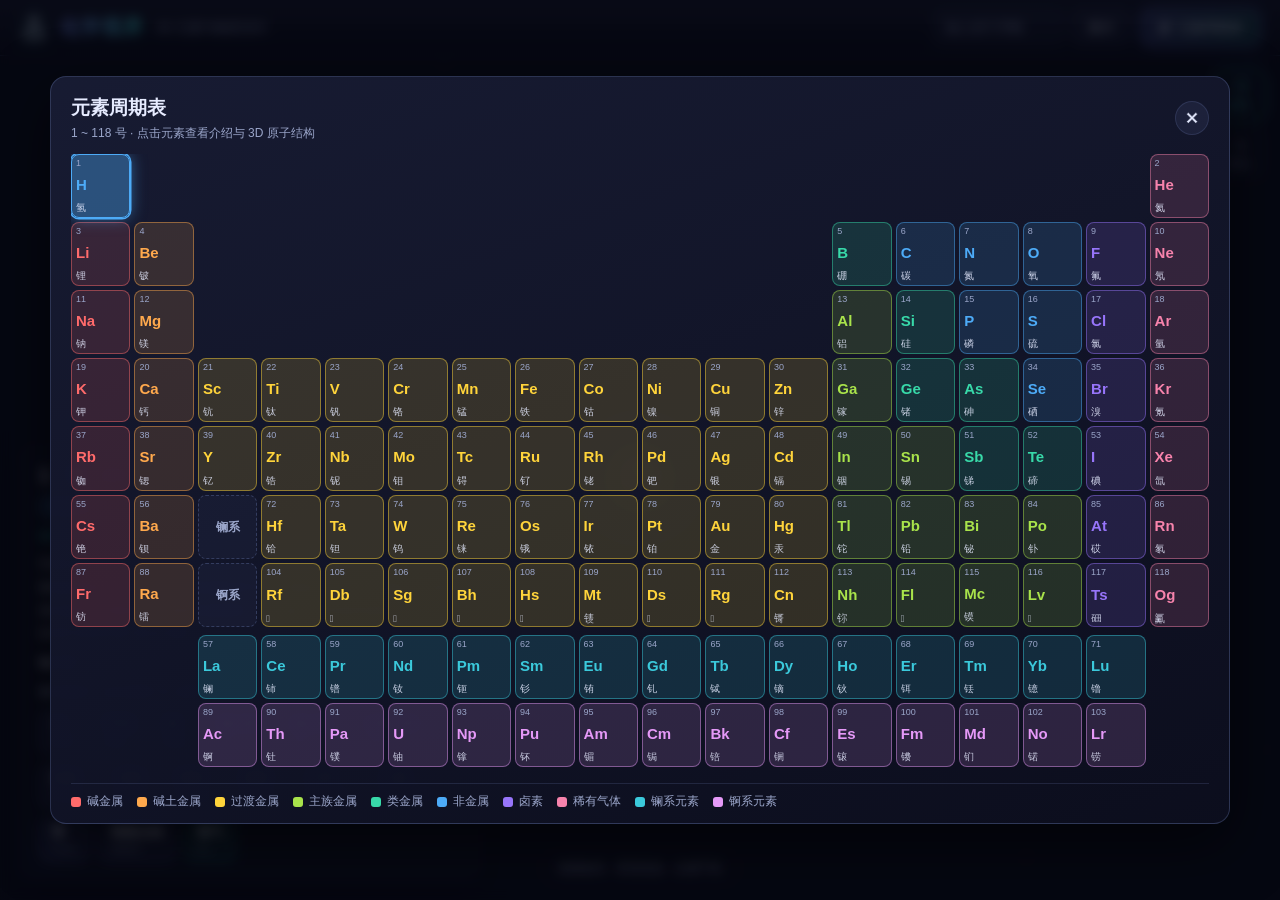
==== LabCraft/index.html @ 0c945f57 "初始版本" ====
<!DOCTYPE html>
<html lang="zh-CN">
<head>
  <meta charset="UTF-8" />
  <meta name="viewport" content="width=device-width, initial-scale=1.0, maximum-scale=1.0, user-scalable=no, viewport-fit=cover" />
  <title>化学视界 · 3D 元素与物质演示</title>
  <link rel="stylesheet" href="css/style.css" />
</head>
<body>
  <header class="topbar">
    <div class="brand">
      <svg viewBox="0 0 24 24" fill="none" stroke="currentColor" stroke-width="1.6"
        stroke-linecap="round" stroke-linejoin="round" aria-hidden="true">
        <path d="M9 3h6" />
        <path d="M10 3v5.5L4.5 17.5A2.5 2.5 0 0 0 6.7 21h10.6a2.5 2.5 0 0 0 2.2-3.5L14 8.5V3" />
        <path d="M7.5 14h9" />
      </svg>
      <h1>化学视界</h1>
      <span class="subtitle">3D 元素与物质演示</span>
    </div>
    <div class="top-actions">
      <div class="custom-input">
        <input id="zInput" type="text" inputmode="numeric" placeholder="输入原子序数" maxlength="100" />
        <button id="zGo" class="btn">显示</button>
        <span id="inputHint" class="input-hint"></span>
      </div>
      <button id="periodicBtn" class="btn primary">
        <svg viewBox="0 0 24 24" fill="none" stroke="currentColor" stroke-width="1.6" aria-hidden="true">
          <rect x="3" y="3" width="5" height="5" rx="1" /><rect x="10" y="3" width="5" height="5" rx="1" />
          <rect x="17" y="3" width="4" height="5" rx="1" /><rect x="3" y="10" width="5" height="5" rx="1" />
          <rect x="10" y="10" width="5" height="5" rx="1" /><rect x="17" y="10" width="4" height="5" rx="1" />
          <rect x="3" y="17" width="5" height="4" rx="1" /><rect x="10" y="17" width="5" height="4" rx="1" />
        </svg>元素周期表
      </button>
    </div>
  </header>

  <main class="stage">
    <canvas id="scene"></canvas>
    <div class="stage-controls">
      <button id="autoRotate" class="ctrl-btn active" title="自动旋转 开/关">
        <svg viewBox="0 0 24 24" fill="none" stroke="currentColor" stroke-width="1.8" aria-hidden="true">
          <path d="M21 12a9 9 0 1 1-2.6-6.4" /><path d="M21 3v6h-6" />
        </svg><span>旋转</span>
      </button>
      <button id="resetView" class="ctrl-btn" title="重置视角">
        <svg viewBox="0 0 24 24" fill="none" stroke="currentColor" stroke-width="1.8" aria-hidden="true">
          <circle cx="12" cy="12" r="3.2" /><path d="M12 2v3M12 19v3M2 12h3M19 12h3" />
        </svg><span>复位</span>
      </button>
    </div>
    <div class="hint">拖拽旋转 · 双指缩放 · 右键平移</div>
    <div id="infoPanel" class="info-panel">
      <div class="info-title" id="infoTitle"></div>
      <div class="info-sub" id="infoSub"></div>
      <div class="info-meta" id="infoMeta"></div>
      <div class="info-desc" id="infoDesc"></div>
      <div class="info-legend" id="infoLegend"></div>
      <div class="info-sub-label" id="infoSubLabel">相关物质（点击查看 3D 结构）</div>
      <div class="info-substances" id="infoSubstances"></div>
      <button id="infoBack" class="btn info-back hidden"></button>
    </div>
  </main>

  <!-- 竖屏提醒（仅手机竖屏时显示；App 内因已锁定横屏不会出现） -->
  <div id="rotateTip" class="rotate-tip">
    <div class="rotate-card">
      <svg viewBox="0 0 24 24" fill="none" stroke="currentColor" stroke-width="1.6"
        stroke-linecap="round" stroke-linejoin="round" aria-hidden="true">
        <rect x="7" y="3" width="10" height="18" rx="2" />
        <path d="M3 8a9 9 0 0 1 3-4M21 16a9 9 0 0 1-3 4" />
        <path d="M3 12h4M17 12h4" />
      </svg>
      <h3>建议横屏观看</h3>
      <p>周期表和 3D 结构在横屏下体验更佳</p>
      <button id="rotateFull" class="btn primary">全屏并锁定横屏</button>
      <button id="rotateSkip" class="rotate-skip">仍要竖屏使用</button>
    </div>
  </div>

  <!-- 元素周期表弹窗 -->
  <div id="ptModal" class="pt-modal" aria-hidden="true">
    <div id="ptBackdrop" class="pt-backdrop"></div>
    <div class="pt-panel">
      <div class="pt-head">
        <div class="pt-title">
          <h2>元素周期表</h2>
          <span>1 ~ 118 号 · 点击元素查看介绍与 3D 原子结构</span>
        </div>
        <button id="ptClose" class="pt-close" aria-label="关闭">✕</button>
      </div>
      <div class="pt-scroll">
        <div id="ptGrid" class="pt-grid"></div>
      </div>
      <div id="ptLegend" class="pt-legend"></div>
    </div>
  </div>

  <script src="js/lib/three.min.js"></script>
  <script src="js/lib/OrbitControls.js"></script>
  <script src="js/data.js"></script>
  <script src="js/substances.js"></script>
  <script src="js/models.js"></script>
  <script src="js/periodic.js"></script>
  <script src="js/main.js"></script>
</body>
</html>
---- LabCraft/css/style.css ----
:root {
  --bg: #0a0c1a;
  --panel: rgba(20, 24, 44, 0.82);
  --border: rgba(120, 140, 200, 0.18);
  --text: #e6ebff;
  --muted: #9aa5c9;
  --accent: #7c8cff;
  --accent2: #37d0c9;
}

* { box-sizing: border-box; margin: 0; padding: 0; }
html, body { height: 100%; }

body {
  font-family: -apple-system, BlinkMacSystemFont, "Segoe UI", "PingFang SC",
    "Microsoft YaHei", sans-serif;
  background: var(--bg);
  color: var(--text);
  overflow: hidden;
  display: flex;
  flex-direction: column;
  user-select: none;
  -webkit-tap-highlight-color: transparent;
}

/* ---------- 顶栏 ---------- */
.topbar {
  min-height: 56px;
  flex-shrink: 0;
  display: flex;
  align-items: center;
  justify-content: space-between;
  flex-wrap: wrap;
  gap: 8px;
  padding: 8px 20px;
  padding-top: calc(8px + env(safe-area-inset-top));
  border-bottom: 1px solid var(--border);
  background: linear-gradient(180deg, rgba(22, 26, 48, 0.95), rgba(10, 12, 26, 0.6));
  backdrop-filter: blur(8px);
  position: relative;
  z-index: 20;
}

.brand { display: flex; align-items: center; gap: 12px; }

.brand svg {
  width: 28px; height: 28px;
  filter: drop-shadow(0 0 8px rgba(55, 208, 201, 0.6));
}

.brand h1 {
  font-size: 20px; font-weight: 700; letter-spacing: 1px;
  background: linear-gradient(90deg, var(--accent), var(--accent2));
  -webkit-background-clip: text; background-clip: text;
  -webkit-text-fill-color: transparent;
}

.brand .subtitle { font-size: 13px; color: var(--muted); }
.top-actions { display: flex; gap: 10px; align-items: center; flex-wrap: wrap; }
.custom-input { display: flex; gap: 6px; position: relative; }

.custom-input input {
  width: 132px; padding: 8px 12px; font-size: 13px; color: var(--text);
  background: rgba(120, 140, 200, 0.08);
  border: 1px solid var(--border); border-radius: 8px; outline: none;
  transition: all 0.18s ease;
}

.custom-input input::placeholder { color: var(--muted); }

.custom-input input:focus {
  border-color: var(--accent); background: rgba(120, 140, 200, 0.14);
}

.btn {
  padding: 8px 16px; font-size: 13px; color: var(--text);
  background: rgba(120, 140, 200, 0.1);
  border: 1px solid var(--border); border-radius: 8px; cursor: pointer;
  transition: all 0.18s ease;
  display: inline-flex; align-items: center; gap: 6px;
  font-family: inherit;
}

.btn svg { width: 14px; height: 14px; }
.btn:hover { background: rgba(120, 140, 200, 0.2); border-color: rgba(120, 140, 200, 0.4); }

.btn.primary {
  background: linear-gradient(90deg, rgba(124, 140, 255, 0.28), rgba(55, 208, 201, 0.22));
  border-color: rgba(124, 140, 255, 0.55);
  box-shadow: 0 0 14px rgba(124, 140, 255, 0.22);
}
.btn.primary:hover { box-shadow: 0 0 18px rgba(124, 140, 255, 0.4); }

/* 输入提示 */
.input-hint {
  position: absolute; top: calc(100% + 8px); left: 0; z-index: 30;
  padding: 6px 12px; font-size: 12px; color: #ffd7a1;
  background: rgba(30, 24, 14, 0.95); border: 1px solid rgba(255, 180, 90, 0.4);
  border-radius: 8px; white-space: nowrap;
  opacity: 0; transform: translateY(-4px); pointer-events: none;
  transition: all 0.2s ease;
}
.input-hint.show { opacity: 1; transform: translateY(0); }

.custom-input input.shake { animation: shake 0.35s ease; }
@keyframes shake {
  0%, 100% { transform: translateX(0); }
  25% { transform: translateX(-5px); }
  50% { transform: translateX(4px); }
  75% { transform: translateX(-2px); }
}

/* ---------- 3D 舞台 ---------- */
.stage { flex: 1; position: relative; min-width: 0; min-height: 0; }

#scene { position: absolute; inset: 0; width: 100%; height: 100%; display: block; }

.stage-controls {
  position: absolute; top: 14px; right: 14px; z-index: 10;
  display: flex; flex-direction: column; gap: 8px;
}

.ctrl-btn {
  display: flex; flex-direction: column; align-items: center; gap: 2px;
  width: 52px; padding: 8px 0 6px;
  border-radius: 12px; cursor: pointer; font-family: inherit;
  color: var(--muted); font-size: 11px;
  background: rgba(14, 17, 34, 0.72); border: 1px solid var(--border);
  backdrop-filter: blur(8px);
  transition: all 0.18s ease;
}

.ctrl-btn svg { width: 17px; height: 17px; }
.ctrl-btn:hover { color: var(--text); border-color: rgba(120, 140, 200, 0.4); }

.ctrl-btn.active {
  color: var(--accent2);
  border-color: rgba(55, 208, 201, 0.5);
  box-shadow: 0 0 12px rgba(55, 208, 201, 0.25);
}

.hint {
  position: absolute; bottom: 16px; left: 50%; transform: translateX(-50%);
  font-size: 12px; color: var(--muted); padding: 6px 14px; border-radius: 20px;
  background: rgba(10, 12, 26, 0.6); border: 1px solid var(--border);
  pointer-events: none;
}

/* ---------- 信息面板 ---------- */
.info-panel {
  position: absolute; left: 20px; bottom: 20px; max-width: 460px;
  max-height: min(60vh, 500px); overflow-y: auto;
  padding: 16px 18px; border-radius: 14px;
  background: rgba(14, 17, 34, 0.82); border: 1px solid var(--border);
  backdrop-filter: blur(10px); box-shadow: 0 8px 30px rgba(0, 0, 0, 0.4);
  overscroll-behavior: contain;
}

.info-panel::-webkit-scrollbar { width: 6px; }
.info-panel::-webkit-scrollbar-thumb { background: rgba(120, 140, 200, 0.35); border-radius: 3px; }

.info-title { font-size: 20px; font-weight: 700; margin-bottom: 6px; }
.info-sub { display: flex; align-items: center; gap: 8px; margin-bottom: 8px; flex-wrap: wrap; }

.cat-chip {
  display: inline-block; padding: 2px 10px; font-size: 12px;
  border: 1px solid; border-radius: 20px;
}

.en-name { font-size: 12px; color: var(--muted); letter-spacing: 0.4px; }

.info-meta {
  font-size: 12px; color: var(--accent2); margin-bottom: 8px;
  line-height: 1.7;
}

.info-desc { font-size: 13px; line-height: 1.75; color: var(--text); }

.info-legend { display: flex; flex-wrap: wrap; gap: 12px; margin-top: 10px; }

.legend-item { display: flex; align-items: center; gap: 6px; font-size: 12px; color: var(--muted); }
.legend-item .layer-text { color: var(--text); font-weight: 600; margin-right: 2px; font-size: 12px; }

.legend-dot {
  width: 12px; height: 12px; border-radius: 50%; display: inline-block;
  box-shadow: 0 0 6px currentColor;
}

.info-sub-label {
  margin-top: 12px; margin-bottom: 8px;
  font-size: 12px; font-weight: 600; color: var(--muted);
  letter-spacing: 0.5px;
}

.info-substances { display: flex; flex-wrap: wrap; gap: 8px; }

.sub-chip {
  display: inline-flex; flex-direction: column; align-items: flex-start; gap: 1px;
  padding: 6px 12px; border: 1px solid; border-radius: 10px;
  cursor: pointer; color: var(--text); font-family: inherit;
  transition: all 0.16s ease;
}

.sub-chip:hover { transform: translateY(-1px); filter: brightness(1.25); }
.sub-chip b { font-size: 12.5px; font-weight: 600; }
.sub-chip i { font-size: 10.5px; font-style: normal; color: var(--muted); }

.info-back {
  margin-top: 12px; width: 100%; justify-content: center;
  border-color: rgba(124, 140, 255, 0.5);
}
.info-back.hidden { display: none; }

/* ---------- 竖屏提醒（手机竖屏时显示） ---------- */
.rotate-tip {
  position: fixed; inset: 0; z-index: 200;
  display: none; align-items: center; justify-content: center;
  background: rgba(6, 8, 18, 0.9); backdrop-filter: blur(8px);
}

.rotate-card {
  display: flex; flex-direction: column; align-items: center; gap: 10px;
  padding: 30px 34px; border-radius: 18px; text-align: center;
  background: rgba(20, 24, 44, 0.9); border: 1px solid rgba(120, 140, 200, 0.3);
  max-width: 86vw;
}

.rotate-card svg { width: 52px; height: 52px; color: var(--accent2); }
.rotate-card h3 { font-size: 18px; }
.rotate-card p { font-size: 13px; color: var(--muted); margin-bottom: 8px; }
.rotate-card .btn { justify-content: center; }

.rotate-skip {
  margin-top: 2px; padding: 6px 10px;
  background: none; border: none; color: var(--muted);
  font-size: 12px; cursor: pointer; text-decoration: underline;
}

.rotate-tip.dismissed { display: none !important; }

/* 手机竖屏：显示提醒；用户点过"仍要竖屏"后靠 dismissed 类隐藏 */
@media (orientation: portrait) and (max-width: 640px) {
  .rotate-tip { display: flex; }
}

/* ---------- 元素周期表弹窗 ---------- */
.pt-modal {
  position: fixed; inset: 0; z-index: 100;
  display: flex; align-items: center; justify-content: center;
  opacity: 0; pointer-events: none; transition: opacity 0.22s ease;
}

.pt-modal.open { opacity: 1; pointer-events: auto; }

.pt-backdrop {
  position: absolute; inset: 0;
  background: rgba(5, 6, 14, 0.72); backdrop-filter: blur(6px);
}

.pt-panel {
  position: relative;
  width: min(96vw, 1180px); max-height: 92vh;
  display: flex; flex-direction: column;
  padding: 18px 20px 14px;
  border-radius: 16px;
  background: linear-gradient(160deg, rgba(24, 28, 52, 0.97), rgba(12, 14, 30, 0.97));
  border: 1px solid rgba(120, 140, 200, 0.28);
  box-shadow: 0 20px 60px rgba(0, 0, 0, 0.55);
  transform: translateY(10px) scale(0.985); transition: transform 0.22s ease;
}

.pt-modal.open .pt-panel { transform: translateY(0) scale(1); }

.pt-head { display: flex; align-items: center; justify-content: space-between; margin-bottom: 12px; }
.pt-title h2 { font-size: 19px; font-weight: 700; margin-bottom: 2px; }
.pt-title span { font-size: 12px; color: var(--muted); }

.pt-close {
  width: 34px; height: 34px; border-radius: 50%;
  border: 1px solid var(--border); background: rgba(120, 140, 200, 0.1);
  color: var(--text); font-size: 15px; cursor: pointer; transition: all 0.16s ease;
}
.pt-close:hover { background: rgba(255, 90, 90, 0.18); border-color: rgba(255, 90, 90, 0.5); }

.pt-scroll {
  overflow: auto; padding-bottom: 4px;
  -webkit-overflow-scrolling: touch;
}

.pt-scroll::-webkit-scrollbar { width: 8px; height: 8px; }
.pt-scroll::-webkit-scrollbar-thumb { background: rgba(120, 140, 200, 0.3); border-radius: 4px; }

.pt-grid {
  display: grid;
  grid-template-columns: repeat(18, minmax(42px, 1fr));
  grid-auto-rows: auto;
  gap: 4px;
  width: max-content;
  min-width: 100%;
}

.pt-cell {
  --pt-color: #7c8cff;
  position: relative; aspect-ratio: 1 / 1.08;
  min-width: 42px; padding: 3px 4px 2px;
  display: flex; flex-direction: column; justify-content: space-between;
  border-radius: 8px; cursor: pointer; font-family: inherit;
  background: color-mix(in srgb, var(--pt-color) 15%, transparent);
  border: 1px solid color-mix(in srgb, var(--pt-color) 45%, transparent);
  transition: all 0.15s ease;
}

.pt-cell:hover {
  transform: translateY(-2px) scale(1.06);
  background: color-mix(in srgb, var(--pt-color) 30%, transparent);
  border-color: var(--pt-color);
  box-shadow: 0 4px 16px color-mix(in srgb, var(--pt-color) 40%, transparent);
  z-index: 2;
}

.pt-cell.current {
  background: color-mix(in srgb, var(--pt-color) 38%, transparent);
  border-color: var(--pt-color);
  box-shadow: 0 0 0 1.5px var(--pt-color), 0 0 16px color-mix(in srgb, var(--pt-color) 55%, transparent);
  z-index: 1;
}

.pt-z { font-size: 9px; color: var(--muted); text-align: left; }
.pt-sym {
  font-size: 15px; font-weight: 700; text-align: center;
  color: var(--pt-color);
}
.pt-name {
  font-size: 10px; text-align: center; color: var(--text);
  opacity: 0.85; white-space: nowrap; overflow: hidden;
}

.pt-cell.pt-ph {
  cursor: default; background: rgba(120, 140, 200, 0.06);
  border: 1px dashed rgba(120, 140, 200, 0.3);
  justify-content: center;
}
.pt-cell.pt-ph .pt-sym { font-size: 12px; color: var(--muted); font-weight: 600; }
.pt-cell.pt-ph:hover { transform: none; box-shadow: none; }

.pt-legend {
  display: flex; flex-wrap: wrap; gap: 6px 14px;
  margin-top: 12px; padding-top: 10px;
  border-top: 1px solid var(--border);
}

.pt-legend-item { display: flex; align-items: center; gap: 6px; font-size: 11.5px; color: var(--muted); }
.pt-legend-dot { width: 10px; height: 10px; border-radius: 3px; }

/* 兼容不支持 color-mix 的旧 WebView：退化为统一半透明底色 */
@supports not (background: color-mix(in srgb, red 50%, blue)) {
  .pt-cell { background: rgba(120, 140, 200, 0.12); }
  .pt-cell:hover { background: rgba(120, 140, 200, 0.25); }
}

/* ---------- 响应式：窄屏 ---------- */
@media (max-width: 800px) {
  .topbar { padding-left: 12px; padding-right: 12px; }
  .top-actions { gap: 6px; }
  .custom-input input { width: 108px; }
  .btn { padding: 8px 10px; font-size: 12px; }
  .btn.primary svg { display: none; }
  .brand .subtitle { display: none; }
  .brand h1 { font-size: 17px; }

  .info-panel {
    left: 10px; right: 10px; bottom: 10px; max-width: none;
    max-height: 46vh; padding: 13px 14px;
    border-radius: 12px;
  }
  .info-title { font-size: 17px; }

  .hint { display: none; }

  .stage-controls { top: 10px; right: 10px; }
  .ctrl-btn { width: 46px; font-size: 10px; }

  .pt-panel {
    width: 100vw; max-height: 96vh; height: 96vh;
    border-radius: 0; padding: 14px 12px 10px;
  }
  .pt-grid { grid-template-columns: repeat(18, minmax(40px, 1fr)); }
  .pt-cell { min-width: 40px; }
  .pt-title h2 { font-size: 16px; }
}

/* ---------- 响应式：横屏手机（矮视口） ---------- */
@media (max-height: 480px) {
  .topbar { min-height: 46px; padding-top: calc(4px + env(safe-area-inset-top)); padding-bottom: 4px; }
  .brand svg { width: 22px; height: 22px; }
  .brand h1 { font-size: 15px; }
  .brand .subtitle { display: none; }
  .custom-input input { width: 96px; padding: 6px 10px; }
  .btn { padding: 6px 10px; font-size: 12px; }

  .info-panel {
    max-width: 380px; max-height: 52vh; padding: 10px 14px;
    bottom: 12px; left: 12px;
  }
  .info-title { font-size: 15px; margin-bottom: 3px; }
  .info-sub { margin-bottom: 4px; }
  .info-meta { margin-bottom: 4px; line-height: 1.5; }
  .info-desc { font-size: 12px; line-height: 1.6; }
  .info-sub-label { margin-top: 7px; margin-bottom: 5px; }

  .hint { display: none; }
  .ctrl-btn { width: 42px; padding: 5px 0 4px; }
  .ctrl-btn svg { width: 14px; height: 14px; }

  .pt-panel { max-height: 96vh; height: 96vh; padding: 10px 12px 8px; }
  .pt-head { margin-bottom: 8px; }
  .pt-title h2 { font-size: 15px; }
  .pt-grid { grid-template-columns: repeat(18, minmax(38px, 1fr)); }
  .pt-cell { min-width: 38px; }
  .pt-legend { margin-top: 8px; padding-top: 7px; }
}
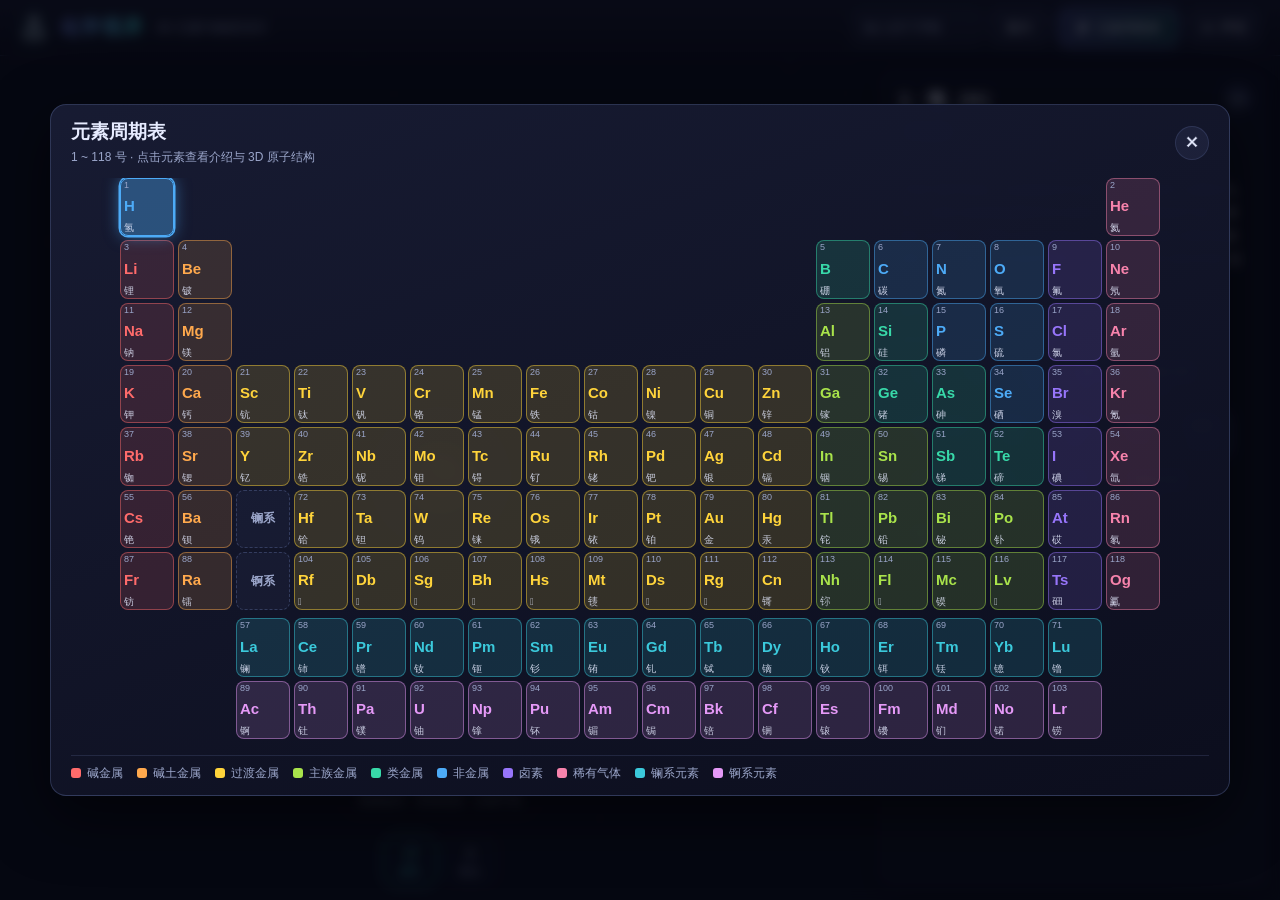
==== commit c3345473: "化学视界支持点击音效和元素和物质介绍朗读" ====
--- a/LabCraft/index.html
+++ b/LabCraft/index.html
@@ -32,6 +32,19 @@
           <rect x="3" y="17" width="5" height="4" rx="1" /><rect x="10" y="17" width="5" height="4" rx="1" />
         </svg>元素周期表
       </button>
+      <!-- 声音总开关：一键静音/恢复交互音效与介绍朗读（状态存 localStorage） -->
+      <button id="soundToggle" class="btn sound-toggle" title="声音 开/关" aria-pressed="true">
+        <svg class="icon-sound" viewBox="0 0 24 24" fill="none" stroke="currentColor" stroke-width="1.6" aria-hidden="true">
+          <path d="M11 5 6 9H3v6h3l5 4z" />
+          <path d="M15.5 8.5a5 5 0 0 1 0 7" />
+          <path d="M18.5 5.5a9 9 0 0 1 0 13" />
+        </svg>
+        <svg class="icon-muted" viewBox="0 0 24 24" fill="none" stroke="currentColor" stroke-width="1.8" aria-hidden="true">
+          <path d="M11 5 6 9H3v6h3l5 4z" />
+          <line x1="22" y1="9" x2="16" y2="15" /><line x1="16" y1="9" x2="22" y2="15" />
+        </svg>
+        <span>声音</span>
+      </button>
     </div>
   </header>
 
@@ -51,6 +64,14 @@
     </div>
     <div class="hint">拖拽旋转 · 双指缩放 · 右键平移</div>
     <div id="infoPanel" class="info-panel">
+      <!-- 重读按钮：点击重新朗读当前介绍（自动朗读被打断或想再听一遍时用） -->
+      <button id="readSpeakBtn" class="info-read" type="button" title="重新朗读介绍" aria-label="重新朗读介绍">
+        <svg viewBox="0 0 24 24" fill="none" stroke="currentColor" stroke-width="1.8" aria-hidden="true">
+          <path d="M11 5 6 9H3v6h3l5 4z" />
+          <path d="M15.5 8.5a5 5 0 0 1 0 7" />
+          <path d="M18.5 5.5a9 9 0 0 1 0 13" />
+        </svg>
+      </button>
       <div class="info-title" id="infoTitle"></div>
       <div class="info-sub" id="infoSub"></div>
       <div class="info-meta" id="infoMeta"></div>
@@ -102,6 +123,7 @@
   <script src="js/substances.js"></script>
   <script src="js/models.js"></script>
   <script src="js/periodic.js"></script>
+  <script src="js/sound.js"></script>
   <script src="js/main.js"></script>
 </body>
 </html>
--- a/LabCraft/css/style.css
+++ b/LabCraft/css/style.css
@@ -6,6 +6,9 @@
   --muted: #9aa5c9;
   --accent: #7c8cff;
   --accent2: #37d0c9;
+  /* 左右分屏：右侧信息栏宽度（左 3D 约占 2/3，右信息约占 1/3；
+     竖屏媒体查询里会覆盖为底部卡片布局） */
+  --info-w: min(36vw, 400px);
 }
 
 * { box-sizing: border-box; margin: 0; padding: 0; }
@@ -24,6 +27,9 @@
 }
 
 /* ---------- 顶栏 ---------- */
+/* --statusbar-h：由 main.js 在 App 内用 plus API 注入真实状态栏高度
+   （Android WebView 的 env(safe-area-inset-top) 常返回 0，不可靠）；
+   浏览器里该变量不存在，自动回退到 env() */
 .topbar {
   min-height: 56px;
   flex-shrink: 0;
@@ -33,7 +39,7 @@
   flex-wrap: wrap;
   gap: 8px;
   padding: 8px 20px;
-  padding-top: calc(8px + env(safe-area-inset-top));
+  padding-top: calc(8px + var(--statusbar-h, env(safe-area-inset-top, 0px)));
   border-bottom: 1px solid var(--border);
   background: linear-gradient(180deg, rgba(22, 26, 48, 0.95), rgba(10, 12, 26, 0.6));
   backdrop-filter: blur(8px);
@@ -113,11 +119,20 @@
 /* ---------- 3D 舞台 ---------- */
 .stage { flex: 1; position: relative; min-width: 0; min-height: 0; }
 
-#scene { position: absolute; inset: 0; width: 100%; height: 100%; display: block; }
-
+/* 画布只占左侧区域，右侧留给信息栏（--info-w）；main.js 的 resize()
+   读 clientWidth/Height，布局变化后自动适配渲染尺寸 */
+#scene {
+  position: absolute; top: 0; left: 0;
+  width: calc(100% - var(--info-w)); height: 100%;
+  display: block;
+}
+
+/* 旋转/复位按钮：放在左侧 3D 区域下方居中（横排） */
 .stage-controls {
-  position: absolute; top: 14px; right: 14px; z-index: 10;
-  display: flex; flex-direction: column; gap: 8px;
+  position: absolute; bottom: 14px; z-index: 10;
+  left: calc((100% - var(--info-w)) / 2);
+  transform: translateX(-50%);
+  display: flex; flex-direction: row; gap: 8px;
 }
 
 .ctrl-btn {
@@ -140,16 +155,18 @@
 }
 
 .hint {
-  position: absolute; bottom: 16px; left: 50%; transform: translateX(-50%);
+  position: absolute; bottom: 84px;
+  left: calc((100% - var(--info-w)) / 2); transform: translateX(-50%);
   font-size: 12px; color: var(--muted); padding: 6px 14px; border-radius: 20px;
   background: rgba(10, 12, 26, 0.6); border: 1px solid var(--border);
   pointer-events: none;
 }
 
-/* ---------- 信息面板 ---------- */
+/* ---------- 信息面板（右侧分屏栏） ---------- */
 .info-panel {
-  position: absolute; left: 20px; bottom: 20px; max-width: 460px;
-  max-height: min(60vh, 500px); overflow-y: auto;
+  position: absolute; top: 14px; bottom: 14px; right: 14px;
+  width: calc(var(--info-w) - 14px);
+  overflow-y: auto;
   padding: 16px 18px; border-radius: 14px;
   background: rgba(14, 17, 34, 0.82); border: 1px solid var(--border);
   backdrop-filter: blur(10px); box-shadow: 0 8px 30px rgba(0, 0, 0, 0.4);
@@ -211,6 +228,36 @@
 }
 .info-back.hidden { display: none; }
 
+/* ---------- 声音开关与重读按钮 ---------- */
+/* 顶栏声音总开关：正常显示喇叭波纹图标，静音（.muted）时切换成叉号图标 */
+.sound-toggle { padding: 8px 12px; }
+.sound-toggle .icon-sound { display: inline-flex; }
+.sound-toggle .icon-muted { display: none; }
+.sound-toggle.muted {
+  color: var(--muted); opacity: 0.72;
+  border-color: rgba(120, 140, 200, 0.3);
+}
+.sound-toggle.muted .icon-sound { display: none; }
+.sound-toggle.muted .icon-muted { display: inline-flex; }
+
+/* 信息面板右上角"重读"按钮：绝对定位避免影响 infoTitle 的文本填充 */
+.info-read {
+  position: absolute; top: 12px; right: 12px; z-index: 2;
+  width: 30px; height: 30px; border-radius: 50%;
+  display: flex; align-items: center; justify-content: center;
+  border: 1px solid var(--border); background: rgba(120, 140, 200, 0.14);
+  color: var(--muted); cursor: pointer; font-family: inherit;
+  transition: all 0.16s ease;
+}
+.info-read svg { width: 15px; height: 15px; }
+.info-read:hover {
+  color: var(--accent2);
+  border-color: rgba(55, 208, 201, 0.5);
+  box-shadow: 0 0 10px rgba(55, 208, 201, 0.2);
+}
+/* 标题留出按钮空间，避免长标题顶到重读按钮 */
+.info-panel .info-title { padding-right: 34px; }
+
 /* ---------- 竖屏提醒（手机竖屏时显示） ---------- */
 .rotate-tip {
   position: fixed; inset: 0; z-index: 200;
@@ -261,7 +308,7 @@
   position: relative;
   width: min(96vw, 1180px); max-height: 92vh;
   display: flex; flex-direction: column;
-  padding: 18px 20px 14px;
+  padding: calc(14px + var(--statusbar-h, env(safe-area-inset-top, 0px))) 20px 14px;
   border-radius: 16px;
   background: linear-gradient(160deg, rgba(24, 28, 52, 0.97), rgba(12, 14, 30, 0.97));
   border: 1px solid rgba(120, 140, 200, 0.28);
@@ -283,7 +330,9 @@
 .pt-close:hover { background: rgba(255, 90, 90, 0.18); border-color: rgba(255, 90, 90, 0.5); }
 
 .pt-scroll {
-  overflow: auto; padding-bottom: 4px;
+  /* 只允许上下滚动：18 列宽度由流体网格精确贴合面板，不再需要左右拖动 */
+  overflow-x: hidden; overflow-y: auto;
+  padding-bottom: 4px;
   -webkit-overflow-scrolling: touch;
 }
 
@@ -291,18 +340,27 @@
 .pt-scroll::-webkit-scrollbar-thumb { background: rgba(120, 140, 200, 0.3); border-radius: 4px; }
 
 .pt-grid {
+  /* 18 列流体网格：窄屏每格 = (面板内容宽-间隙)/18，恰好贴合左右边框；
+     宽屏不超过 54px（保持原有桌面观感），整体居中 */
   display: grid;
-  grid-template-columns: repeat(18, minmax(42px, 1fr));
+  grid-template-columns: repeat(18, 1fr);
   grid-auto-rows: auto;
   gap: 4px;
-  width: max-content;
-  min-width: 100%;
+  width: 100%;
+  max-width: calc(18 * 54px + 17 * 4px);
+  margin: 0 auto;
 }
 
 .pt-cell {
   --pt-color: #7c8cff;
   position: relative; aspect-ratio: 1 / 1.08;
-  min-width: 42px; padding: 3px 4px 2px;
+  /* 关键：min-width 归零。网格项的自动最小尺寸会把"内容高度经 aspect-ratio
+     折算出的最小宽"当作 1fr 轨道下限，导致 18 列总宽超出面板、右侧整列被裁掉
+     且无法拖动查看（真机踩过，详见根 AGENTS.md）。归零后轨道严格等分贴合屏宽 */
+  min-width: 0; min-height: 0;
+  overflow: hidden;
+  line-height: 1.1;
+  padding: 2px 3px;
   display: flex; flex-direction: column; justify-content: space-between;
   border-radius: 8px; cursor: pointer; font-family: inherit;
   background: color-mix(in srgb, var(--pt-color) 15%, transparent);
@@ -325,13 +383,14 @@
   z-index: 1;
 }
 
-.pt-z { font-size: 9px; color: var(--muted); text-align: left; }
+/* 格内字号随格子宽度（≈vw）等比缩放：窄屏变小但比例不变 */
+.pt-z { font-size: clamp(7px, 1.1vw, 9px); color: var(--muted); text-align: left; }
 .pt-sym {
-  font-size: 15px; font-weight: 700; text-align: center;
+  font-size: clamp(10px, 1.8vw, 15px); font-weight: 700; text-align: center;
   color: var(--pt-color);
 }
 .pt-name {
-  font-size: 10px; text-align: center; color: var(--text);
+  font-size: clamp(7.5px, 1.25vw, 10px); text-align: center; color: var(--text);
   opacity: 0.85; white-space: nowrap; overflow: hidden;
 }
 
@@ -340,7 +399,7 @@
   border: 1px dashed rgba(120, 140, 200, 0.3);
   justify-content: center;
 }
-.pt-cell.pt-ph .pt-sym { font-size: 12px; color: var(--muted); font-weight: 600; }
+.pt-cell.pt-ph .pt-sym { font-size: clamp(9px, 1.5vw, 12px); color: var(--muted); font-weight: 600; }
 .pt-cell.pt-ph:hover { transform: none; box-shadow: none; }
 
 .pt-legend {
@@ -358,49 +417,80 @@
   .pt-cell:hover { background: rgba(120, 140, 200, 0.25); }
 }
 
-/* ---------- 响应式：窄屏 ---------- */
+/* ---------- 响应式：窄屏（手机竖屏/小平板） ---------- */
 @media (max-width: 800px) {
-  .topbar { padding-left: 12px; padding-right: 12px; }
+  /* 顶栏压缩：减少占用的纵向空间，输入框保证占位文字完整显示 */
+  .topbar {
+    min-height: 46px; gap: 6px;
+    padding-left: 10px; padding-right: 10px;
+    padding-top: calc(6px + var(--statusbar-h, env(safe-area-inset-top, 0px)));
+    padding-bottom: 6px;
+  }
   .top-actions { gap: 6px; }
-  .custom-input input { width: 108px; }
-  .btn { padding: 8px 10px; font-size: 12px; }
+  .brand svg { width: 20px; height: 20px; }
+  .brand h1 { font-size: 15px; }
+  .brand .subtitle { display: none; }
+  .custom-input { gap: 4px; }
+  /* 宽度 ≥ 6 个占位字符 + 内边距，"输入原子序数"不再被截断 */
+  .custom-input input { width: 118px; padding: 6px 9px; font-size: 12px; }
+  .btn { padding: 6px 9px; font-size: 12px; }
   .btn.primary svg { display: none; }
-  .brand .subtitle { display: none; }
-  .brand h1 { font-size: 17px; }
 
   .info-panel {
-    left: 10px; right: 10px; bottom: 10px; max-width: none;
-    max-height: 46vh; padding: 13px 14px;
-    border-radius: 12px;
-  }
-  .info-title { font-size: 17px; }
+    top: 10px; bottom: 10px; right: 10px;
+    width: calc(var(--info-w) - 10px);
+    padding: 12px 13px; border-radius: 12px;
+  }
+  .info-title { font-size: 16px; }
 
   .hint { display: none; }
 
-  .stage-controls { top: 10px; right: 10px; }
-  .ctrl-btn { width: 46px; font-size: 10px; }
+  .stage-controls { bottom: 10px; }
+  .ctrl-btn { width: 46px; font-size: 10px; padding: 6px 0 5px; }
 
   .pt-panel {
     width: 100vw; max-height: 96vh; height: 96vh;
-    border-radius: 0; padding: 14px 12px 10px;
-  }
-  .pt-grid { grid-template-columns: repeat(18, minmax(40px, 1fr)); }
-  .pt-cell { min-width: 40px; }
+    border-radius: 0; padding: 12px 10px 8px;
+  }
   .pt-title h2 { font-size: 16px; }
 }
 
-/* ---------- 响应式：横屏手机（矮视口） ---------- */
+/* 竖屏手机（用户点"仍要竖屏使用"后）：退回上下布局，信息面板变底部卡片 */
+@media (orientation: portrait) and (max-width: 640px) {
+  #scene { width: 100%; }
+  .info-panel {
+    left: 10px; top: auto; bottom: 10px;
+    width: auto; max-height: 46vh;
+  }
+  .stage-controls {
+    bottom: auto; top: 10px; right: 10px; left: auto; transform: none;
+    flex-direction: column;
+  }
+}
+
+/* ---------- 响应式：横屏手机（矮视口，即 App 内的主要形态） ---------- */
 @media (max-height: 480px) {
-  .topbar { min-height: 46px; padding-top: calc(4px + env(safe-area-inset-top)); padding-bottom: 4px; }
-  .brand svg { width: 22px; height: 22px; }
-  .brand h1 { font-size: 15px; }
-  .brand .subtitle { display: none; }
-  .custom-input input { width: 96px; padding: 6px 10px; }
-  .btn { padding: 6px 10px; font-size: 12px; }
+  /* 顶栏悬浮化：不再占用纵向空间，3D 与信息栏用满全高。
+     背景透明、空白处 pointer-events 穿透（可直接拖拽旋转模型）；
+     品牌隐藏（应用名在桌面端/弹窗里仍可见），输入框和周期表按钮靠右排 */
+  .topbar {
+    position: absolute; top: 0; left: 0; right: var(--info-w);
+    min-height: 0; justify-content: flex-end; gap: 6px;
+    padding: calc(2px + var(--statusbar-h, env(safe-area-inset-top, 0px))) 10px 2px;
+    background: none; border-bottom: none; backdrop-filter: none;
+    pointer-events: none;
+  }
+  .topbar .brand { display: none; }
+  .topbar .custom-input,
+  .topbar .btn { pointer-events: auto; }
+  .custom-input input { width: 118px; padding: 5px 9px; font-size: 12px; }
+  .btn { padding: 5px 9px; font-size: 11.5px; }
 
   .info-panel {
-    max-width: 380px; max-height: 52vh; padding: 10px 14px;
-    bottom: 12px; left: 12px;
+    top: calc(10px + var(--statusbar-h, env(safe-area-inset-top, 0px)));
+    bottom: 10px; right: 10px;
+    width: calc(var(--info-w) - 10px);
+    padding: 10px 13px;
   }
   .info-title { font-size: 15px; margin-bottom: 3px; }
   .info-sub { margin-bottom: 4px; }
@@ -409,13 +499,16 @@
   .info-sub-label { margin-top: 7px; margin-bottom: 5px; }
 
   .hint { display: none; }
+  .stage-controls { bottom: 10px; }
   .ctrl-btn { width: 42px; padding: 5px 0 4px; }
   .ctrl-btn svg { width: 14px; height: 14px; }
 
-  .pt-panel { max-height: 96vh; height: 96vh; padding: 10px 12px 8px; }
+  .pt-panel {
+    max-height: 96vh; height: 96vh;
+    padding: calc(8px + var(--statusbar-h, env(safe-area-inset-top, 0px))) 12px 8px;
+  }
   .pt-head { margin-bottom: 8px; }
   .pt-title h2 { font-size: 15px; }
-  .pt-grid { grid-template-columns: repeat(18, minmax(38px, 1fr)); }
-  .pt-cell { min-width: 38px; }
+  .pt-title span { display: none; } /* 副标题一行占太高，矮屏隐藏 */
   .pt-legend { margin-top: 8px; padding-top: 7px; }
 }
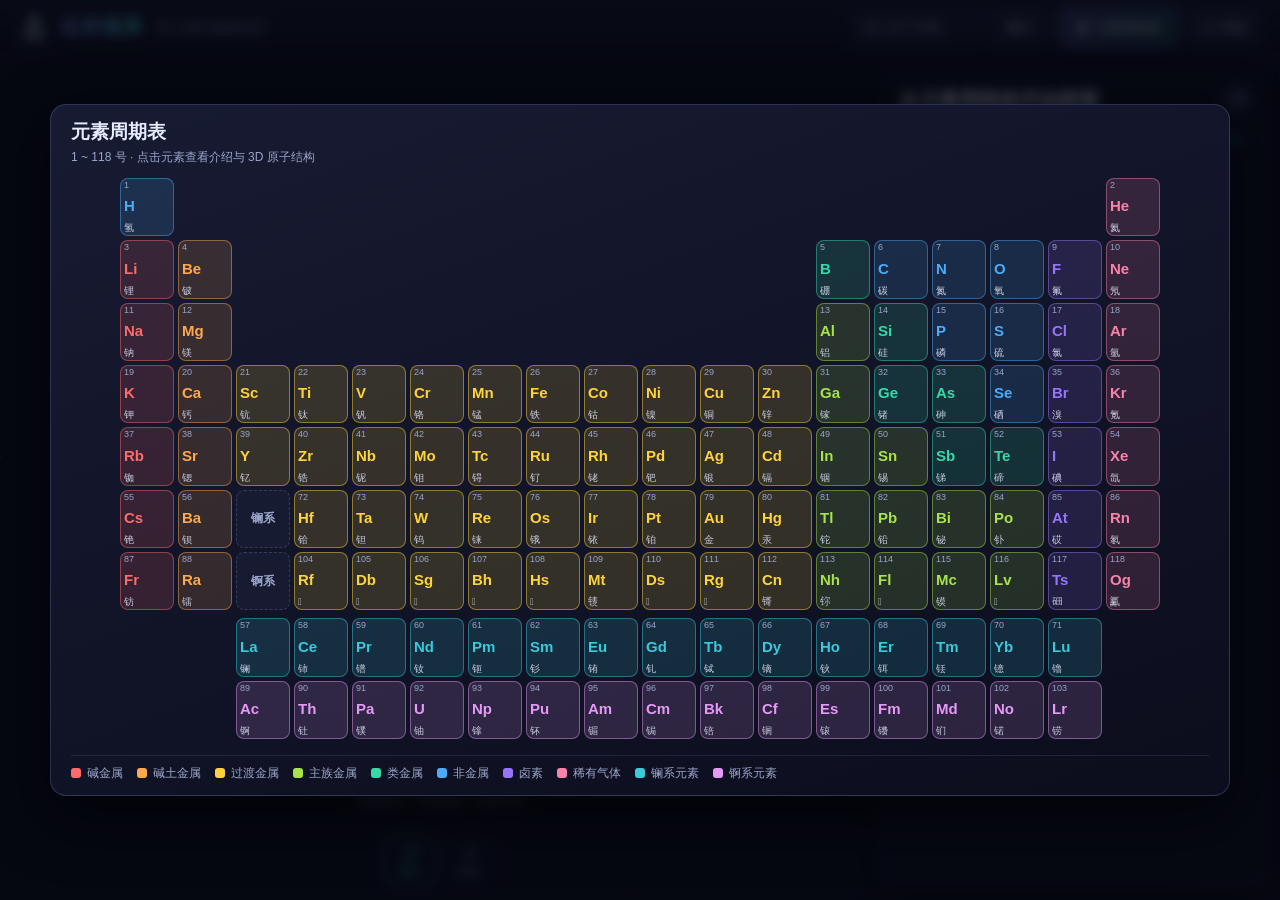
==== commit b4ae07d3: "化学视界支持元素和物质介绍朗读，修改页面返回交互逻辑" ====
--- a/LabCraft/index.html
+++ b/LabCraft/index.html
@@ -19,6 +19,13 @@
       <span class="subtitle">3D 元素与物质演示</span>
     </div>
     <div class="top-actions">
+      <!-- 顶栏「← 返回」：浏览过元素/物质后出现（main.js 按历史栈显隐），
+           与系统返回键同一语义，一层层回退 -->
+      <button id="navBackBtn" class="btn nav-back" hidden aria-label="返回上一层" title="返回上一层">
+        <svg viewBox="0 0 24 24" fill="none" stroke="currentColor" stroke-width="1.8" aria-hidden="true">
+          <path d="M15 18l-6-6 6-6" />
+        </svg>返回
+      </button>
       <div class="custom-input">
         <input id="zInput" type="text" inputmode="numeric" placeholder="输入原子序数" maxlength="100" />
         <button id="zGo" class="btn">显示</button>
@@ -79,7 +86,6 @@
       <div class="info-legend" id="infoLegend"></div>
       <div class="info-sub-label" id="infoSubLabel">相关物质（点击查看 3D 结构）</div>
       <div class="info-substances" id="infoSubstances"></div>
-      <button id="infoBack" class="btn info-back hidden"></button>
     </div>
   </main>
 
@@ -104,11 +110,11 @@
     <div id="ptBackdrop" class="pt-backdrop"></div>
     <div class="pt-panel">
       <div class="pt-head">
+        <!-- 无关闭按钮：按需求去掉了 ✕，退出途径 = 选元素/点遮罩/Esc/系统返回 -->
         <div class="pt-title">
           <h2>元素周期表</h2>
           <span>1 ~ 118 号 · 点击元素查看介绍与 3D 原子结构</span>
         </div>
-        <button id="ptClose" class="pt-close" aria-label="关闭">✕</button>
       </div>
       <div class="pt-scroll">
         <div id="ptGrid" class="pt-grid"></div>
--- a/LabCraft/css/style.css
+++ b/LabCraft/css/style.css
@@ -219,14 +219,14 @@
 }
 
 .sub-chip:hover { transform: translateY(-1px); filter: brightness(1.25); }
+.sub-chip:hover { transform: translateY(-1px); filter: brightness(1.25); }
 .sub-chip b { font-size: 12.5px; font-weight: 600; }
 .sub-chip i { font-size: 10.5px; font-style: normal; color: var(--muted); }
 
-.info-back {
-  margin-top: 12px; width: 100%; justify-content: center;
-  border-color: rgba(124, 140, 255, 0.5);
-}
-.info-back.hidden { display: none; }
+/* 顶栏「← 返回」按钮：与其它 .btn 同风格；[hidden] 要显式覆盖，
+   （.btn 的 inline-flex 会压过浏览器默认的 hidden 规则） */
+.nav-back { padding: 8px 12px; }
+.nav-back[hidden] { display: none; }
 
 /* ---------- 声音开关与重读按钮 ---------- */
 /* 顶栏声音总开关：正常显示喇叭波纹图标，静音（.muted）时切换成叉号图标 */
@@ -321,13 +321,6 @@
 .pt-head { display: flex; align-items: center; justify-content: space-between; margin-bottom: 12px; }
 .pt-title h2 { font-size: 19px; font-weight: 700; margin-bottom: 2px; }
 .pt-title span { font-size: 12px; color: var(--muted); }
-
-.pt-close {
-  width: 34px; height: 34px; border-radius: 50%;
-  border: 1px solid var(--border); background: rgba(120, 140, 200, 0.1);
-  color: var(--text); font-size: 15px; cursor: pointer; transition: all 0.16s ease;
-}
-.pt-close:hover { background: rgba(255, 90, 90, 0.18); border-color: rgba(255, 90, 90, 0.5); }
 
 .pt-scroll {
   /* 只允许上下滚动：18 列宽度由流体网格精确贴合面板，不再需要左右拖动 */
